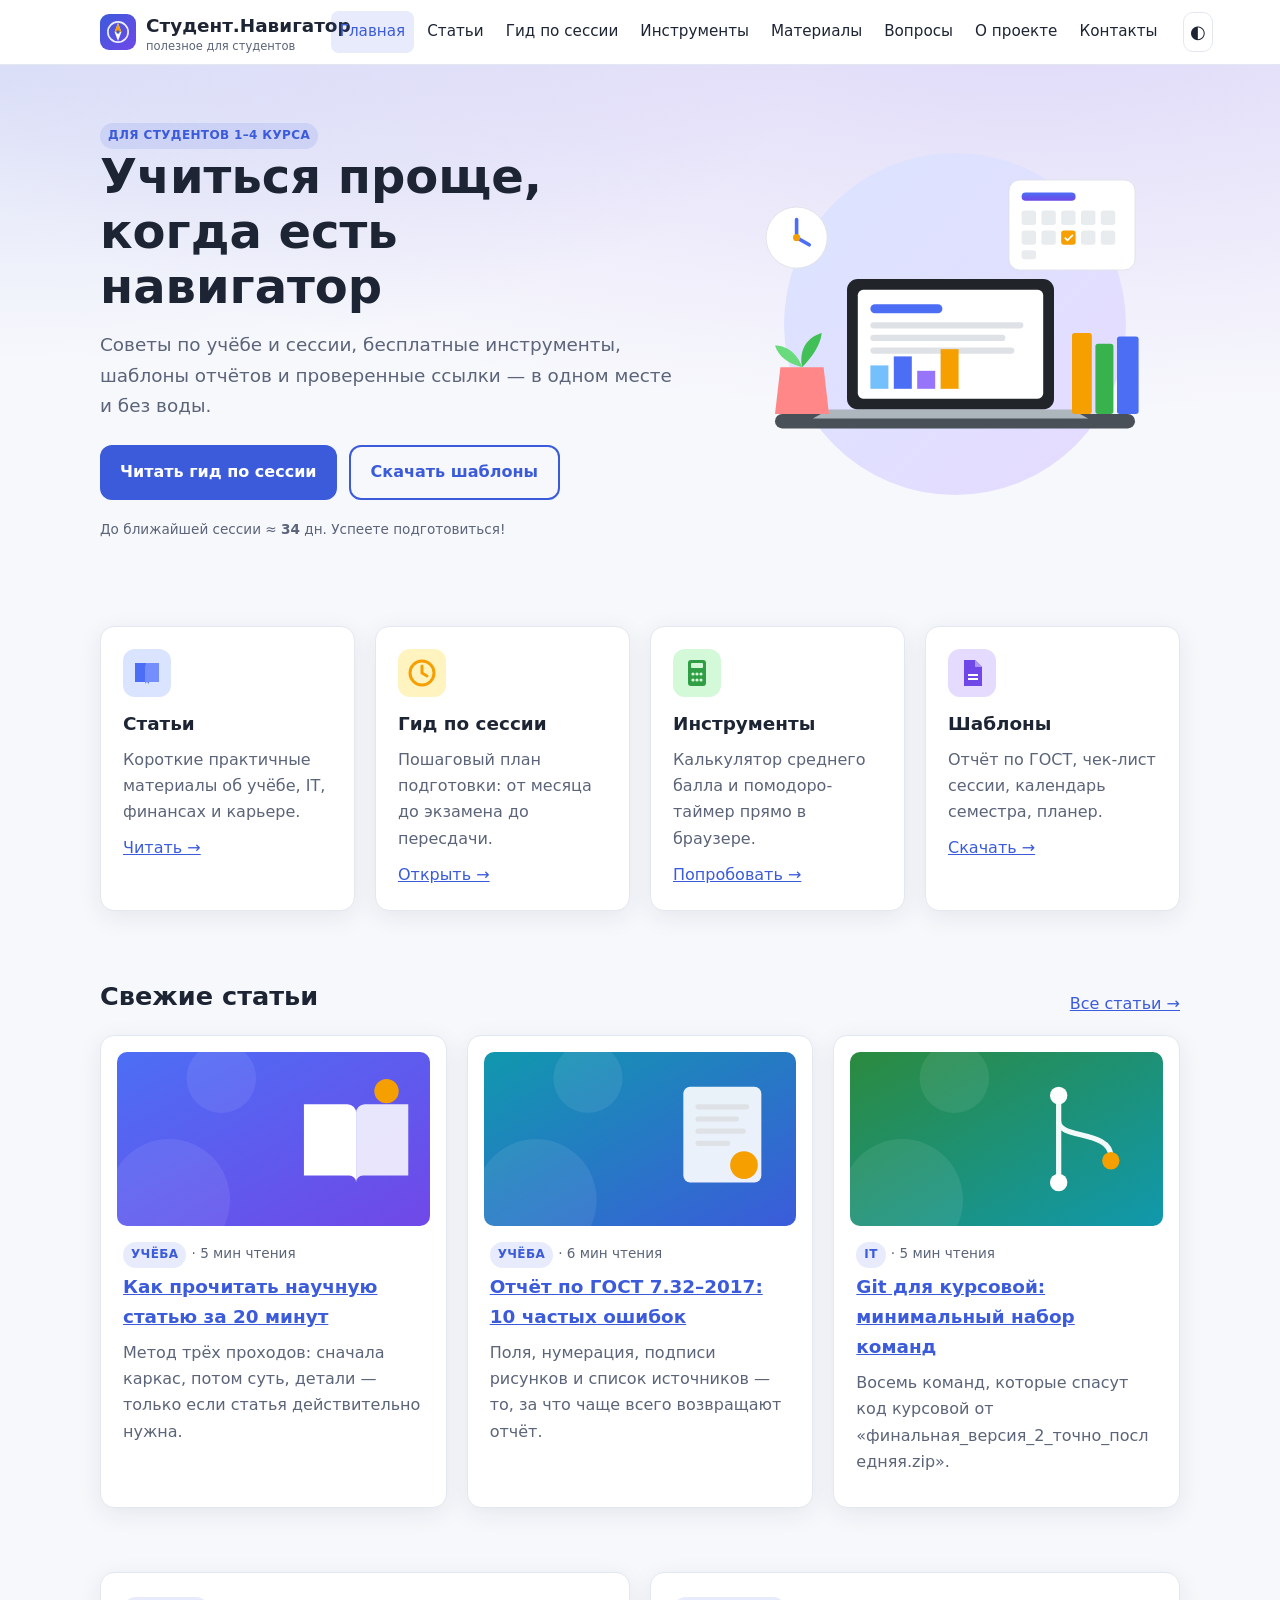
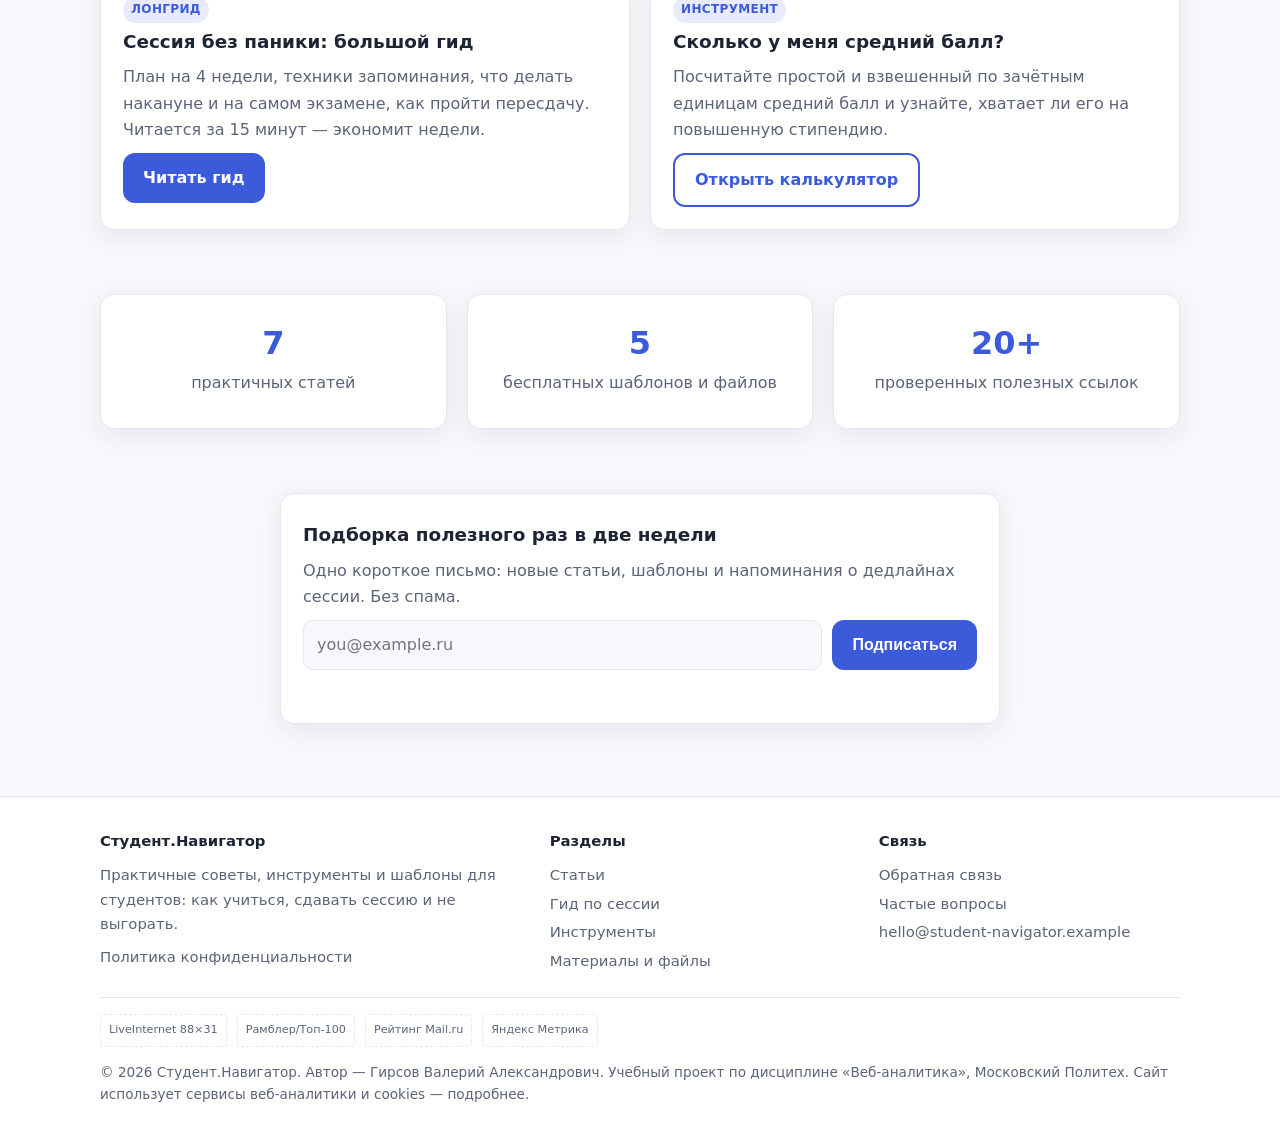
==== index.html @ 19d6feee "Add home and tools pages" ====
<!DOCTYPE html>
<html lang="ru">
<head>
  <meta charset="utf-8">
  <meta name="viewport" content="width=device-width, initial-scale=1">
  <title>Студент.Навигатор — полезное для студентов</title>
  <meta name="description" content="Советы по учёбе и сессии, калькулятор среднего балла, помодоро-таймер, шаблоны отчётов по ГОСТ и полезные ссылки для студентов.">
  <meta name="author" content="Гирсов Валерий Александрович">
  <link rel="canonical" href="https://xomyaxx.github.io/student-navigator/">
  <meta property="og:type" content="website">
  <meta property="og:site_name" content="Студент.Навигатор">
  <meta property="og:title" content="Студент.Навигатор — полезное для студентов">
  <meta property="og:description" content="Советы по учёбе и сессии, калькулятор среднего балла, помодоро-таймер, шаблоны отчётов по ГОСТ и полезные ссылки для студентов.">
  <meta property="og:url" content="https://xomyaxx.github.io/student-navigator/">
  <meta property="og:image" content="https://xomyaxx.github.io/student-navigator/assets/img/og-image.png">
  <meta name="theme-color" content="#3b5bdb">
  <link rel="icon" href="favicon.svg" type="image/svg+xml">
  <link rel="stylesheet" href="assets/css/style.css">
  <script>try{var t=localStorage.getItem('theme');if(t)document.documentElement.setAttribute('data-theme',t)}catch(e){}</script>
  <script src="assets/js/counters-config.js"></script>
  <script src="assets/js/analytics.js"></script>

  <!-- ===================== МЕСТА ДЛЯ СЧЁТЧИКОВ (в <head>) ===================== -->
  <!-- COUNTER: yandex -->
  <!-- Сюда: код Яндекс Метрики (tag.js). В настройках счётчика включить: Вебвизор, карта скроллинга,
       аналитика форм; в коде должны быть clickmap:true, trackLinks:true, accurateTrackBounce:true, webvisor:true.
       Номер счётчика также впишите в assets/js/counters-config.js (yandexId). -->
  <!-- /COUNTER: yandex -->

  <!-- COUNTER: top100 -->
  <!-- Сюда: код Рамблер/Топ-100 («Статистика от SberAds»). В «Расширенных возможностях» включить
       учёт хэшей (trackHashes:true) и аналитику блоков (attributes_dataset:['blockname'] —
       элементы сайта уже размечены атрибутом data-blockname). Виджет рисуется в #top100_widget (подвал). -->
  <!-- /COUNTER: top100 -->

  <!-- COUNTER: mailru -->
  <!-- Сюда: код Top.Mail.ru (Рейтинг Mail.ru) или веб-счётчик MyTracker/пиксель VK Рекламы (тот же _tmr).
       ID впишите в assets/js/counters-config.js (mailruId). -->
  <!-- /COUNTER: mailru -->
  <!-- ========================================================================== -->
</head>
<body class="">

<!-- COUNTER: yandex-noscript -->
<!-- Сюда: <noscript>-часть Яндекс Метрики (пиксель mc.yandex.ru/watch/ID) -->
<!-- /COUNTER: yandex-noscript -->
<!-- COUNTER: mailru-noscript -->
<!-- Сюда: <noscript>-часть Top.Mail.ru (пиксель top-fwz1.mail.ru/counter?id=ID) -->
<!-- /COUNTER: mailru-noscript -->
<a class="skip" href="#main">Перейти к содержимому</a>

<header class="site-header" data-blockname="header">
  <div class="container header-row">
    <a class="logo" href="index.html" data-blockname="header::логотип">
      <img src="assets/img/logo.svg" width="36" height="36" alt="">
      <span>Студент.Навигатор<small>полезное для студентов</small></span>
    </a>
    <button class="icon-btn burger" aria-label="Меню" aria-expanded="false" aria-controls="site-nav">☰</button>
    <nav class="nav" id="site-nav" aria-label="Основное меню">
      <ul>
        <li><a href="index.html" data-blockname="header::меню::Главная" aria-current="page">Главная</a></li>
        <li><a href="articles.html" data-blockname="header::меню::Статьи">Статьи</a></li>
        <li><a href="guide.html" data-blockname="header::меню::Гид по сессии">Гид по сессии</a></li>
        <li><a href="tools.html" data-blockname="header::меню::Инструменты">Инструменты</a></li>
        <li><a href="resources.html" data-blockname="header::меню::Материалы">Материалы</a></li>
        <li><a href="faq.html" data-blockname="header::меню::Вопросы">Вопросы</a></li>
        <li><a href="about.html" data-blockname="header::меню::О проекте">О проекте</a></li>
        <li><a href="contacts.html" data-blockname="header::меню::Контакты">Контакты</a></li>
      </ul>
    </nav>
    <button class="icon-btn" id="theme-toggle" aria-label="Переключить тёмную тему" title="Тёмная/светлая тема">◐</button>
  </div>
</header>
<section class="hero" data-blockname="главная::первый экран"><div class="container hero-grid">
  <div>
    <span class="tag">Для студентов 1–4 курса</span>
    <h1>Учиться проще, когда есть навигатор</h1>
    <p class="lead">Советы по учёбе и сессии, бесплатные инструменты, шаблоны отчётов и проверенные ссылки — в одном месте и без воды.</p>
    <div class="actions">
      <a class="btn" href="guide.html" data-goal="cta_guide_click" data-goal-params='{"place":"hero"}' data-blockname="главная::первый экран::Читать гид">Читать гид по сессии</a>
      <a class="btn secondary" href="resources.html" data-goal="cta_resources_click" data-goal-params='{"place":"hero"}' data-blockname="главная::первый экран::Шаблоны">Скачать шаблоны</a>
    </div>
    <p class="meta" style="margin-top:18px">До ближайшей сессии ≈ <b id="session-countdown">—</b> дн. Успеете подготовиться!</p>
  </div>
  <div><img src="assets/img/hero.svg" width="520" height="420" alt="Стол студента с ноутбуком, книгами и календарём"></div>
</div></section>
<main id="main">
<section><div class="container">
  <div class="grid c4">
    <div class="card" data-blockname="главная::преимущества::статьи"><svg class="feature-icon" viewBox="0 0 48 48" aria-hidden="true"><rect width="48" height="48" rx="12" fill="#dbe4ff"/><path d="M12 14h10a4 4 0 0 1 4 4v18a3 3 0 0 0-3-3H12Z" fill="#4c6ef5"/><path d="M36 14H26a4 4 0 0 0-4 4v18a3 3 0 0 1 3-3h11Z" fill="#748ffc"/></svg><h3>Статьи</h3><p>Короткие практичные материалы об учёбе, IT, финансах и карьере.</p><a href="articles.html">Читать →</a></div>
    <div class="card" data-blockname="главная::преимущества::гид"><svg class="feature-icon" viewBox="0 0 48 48" aria-hidden="true"><rect width="48" height="48" rx="12" fill="#fff3bf"/><circle cx="24" cy="24" r="12" fill="none" stroke="#f59f00" stroke-width="3"/><path d="M24 17v7l5 3" stroke="#f59f00" stroke-width="3" stroke-linecap="round" fill="none"/></svg><h3>Гид по сессии</h3><p>Пошаговый план подготовки: от месяца до экзамена до пересдачи.</p><a href="guide.html">Открыть →</a></div>
    <div class="card" data-blockname="главная::преимущества::инструменты"><svg class="feature-icon" viewBox="0 0 48 48" aria-hidden="true"><rect width="48" height="48" rx="12" fill="#d3f9d8"/><rect x="15" y="11" width="18" height="26" rx="3" fill="#2f9e44"/><rect x="18" y="14" width="12" height="5" rx="1" fill="#d3f9d8"/><g fill="#d3f9d8"><circle cx="20" cy="25" r="1.6"/><circle cx="24" cy="25" r="1.6"/><circle cx="28" cy="25" r="1.6"/><circle cx="20" cy="31" r="1.6"/><circle cx="24" cy="31" r="1.6"/><circle cx="28" cy="31" r="1.6"/></g></svg><h3>Инструменты</h3><p>Калькулятор среднего балла и помодоро-таймер прямо в браузере.</p><a href="tools.html">Попробовать →</a></div>
    <div class="card" data-blockname="главная::преимущества::файлы"><svg class="feature-icon" viewBox="0 0 48 48" aria-hidden="true"><rect width="48" height="48" rx="12" fill="#e5dbff"/><path d="M16 11h11l7 7v19H16Z" fill="#7048e8"/><path d="M27 11v7h7" fill="#b197fc"/><path d="M20 26h10M20 30h10" stroke="#fff" stroke-width="2"/></svg><h3>Шаблоны</h3><p>Отчёт по ГОСТ, чек-лист сессии, календарь семестра, планер.</p><a href="resources.html#downloads">Скачать →</a></div>
  </div>
</div></section>
<section><div class="container">
  <div class="section-title"><h2>Свежие статьи</h2><a href="articles.html">Все статьи →</a></div>
  <div class="grid c3">
  <article class="card" data-blockname="главная::статьи::Как прочитать научную статью за 20 минут">
    <a class="cover" href="articles.html#read-paper" tabindex="-1"><img src="assets/img/cover-read-paper.svg" width="360" height="200" alt="" loading="lazy"></a>
    <span class="tag">Учёба</span> <span class="meta">· 5 мин чтения</span>
    <h3><a href="articles.html#read-paper">Как прочитать научную статью за 20 минут</a></h3>
    <p>Метод трёх проходов: сначала каркас, потом суть, детали — только если статья действительно нужна.</p>
  </article>
  <article class="card" data-blockname="главная::статьи::Отчёт по ГОСТ 7.32–2017: 10 частых ошибок">
    <a class="cover" href="articles.html#gost-report" tabindex="-1"><img src="assets/img/cover-gost-report.svg" width="360" height="200" alt="" loading="lazy"></a>
    <span class="tag">Учёба</span> <span class="meta">· 6 мин чтения</span>
    <h3><a href="articles.html#gost-report">Отчёт по ГОСТ 7.32–2017: 10 частых ошибок</a></h3>
    <p>Поля, нумерация, подписи рисунков и список источников — то, за что чаще всего возвращают отчёт.</p>
  </article>
  <article class="card" data-blockname="главная::статьи::Git для курсовой: минимальный набор команд">
    <a class="cover" href="articles.html#git-coursework" tabindex="-1"><img src="assets/img/cover-git-coursework.svg" width="360" height="200" alt="" loading="lazy"></a>
    <span class="tag">IT</span> <span class="meta">· 5 мин чтения</span>
    <h3><a href="articles.html#git-coursework">Git для курсовой: минимальный набор команд</a></h3>
    <p>Восемь команд, которые спасут код курсовой от «финальная_версия_2_точно_последняя.zip».</p>
  </article>
  </div>
</div></section>
<section><div class="container">
  <div class="grid c2">
    <div class="card" data-blockname="главная::промо::гид">
      <span class="tag">Лонгрид</span>
      <h3>Сессия без паники: большой гид</h3>
      <p>План на 4 недели, техники запоминания, что делать накануне и на самом экзамене, как пройти пересдачу. Читается за 15 минут — экономит недели.</p>
      <a class="btn" href="guide.html" data-goal="cta_guide_click" data-goal-params='{"place":"promo"}'>Читать гид</a>
    </div>
    <div class="card" data-blockname="главная::промо::калькулятор">
      <span class="tag">Инструмент</span>
      <h3>Сколько у меня средний балл?</h3>
      <p>Посчитайте простой и взвешенный по зачётным единицам средний балл и узнайте, хватает ли его на повышенную стипендию.</p>
      <a class="btn secondary" href="tools.html#gpa" data-goal="cta_tools_click">Открыть калькулятор</a>
    </div>
  </div>
</div></section>
<section><div class="container">
  <div class="grid c3" style="text-align:center">
    <div class="card"><div class="stat">7</div><p>практичных статей</p></div>
    <div class="card"><div class="stat">5</div><p>бесплатных шаблонов и файлов</p></div>
    <div class="card"><div class="stat">20+</div><p>проверенных полезных ссылок</p></div>
  </div>
</div></section>
<section><div class="container" style="max-width:760px">
<div class="card form-wrap" data-blockname="главная::подписка">
  <h3>Подборка полезного раз в две недели</h3>
  <p>Одно короткое письмо: новые статьи, шаблоны и напоминания о дедлайнах сессии. Без спама.</p>
  <form class="inline-form" data-form="subscribe" novalidate autocomplete="on" action="#" aria-label="Подписка на рассылку">
    <input type="email" name="email" placeholder="you@example.ru" aria-label="E-mail" data-required="Укажите e-mail" class="ym-disable-keys">
    <button class="btn" type="submit">Подписаться</button>
    <div class="error-msg" data-error-for="email" style="flex-basis:100%"></div>
  </form>
  <div class="form-success callout ok" tabindex="-1"><b>Готово!</b> Спасибо за подписку. (Демо: адрес нигде не сохраняется.) <button type="button" class="btn small secondary" data-form-again>Ещё адрес</button></div>
</div>
</div></section>
</main>
<footer class="site-footer" data-blockname="footer">
  <div class="container">
    <div class="footer-grid">
      <div>
        <h4>Студент.Навигатор</h4>
        <p style="color:var(--muted);margin:0 0 8px">Практичные советы, инструменты и шаблоны для студентов: как учиться, сдавать сессию и не выгорать.</p>
        <p style="margin:0"><a href="about.html#privacy">Политика конфиденциальности</a></p>
      </div>
      <div>
        <h4>Разделы</h4>
        <ul>
          <li><a href="articles.html" data-blockname="footer::меню::Статьи">Статьи</a></li>
          <li><a href="guide.html" data-blockname="footer::меню::Гид">Гид по сессии</a></li>
          <li><a href="tools.html" data-blockname="footer::меню::Инструменты">Инструменты</a></li>
          <li><a href="resources.html" data-blockname="footer::меню::Материалы">Материалы и файлы</a></li>
        </ul>
      </div>
      <div>
        <h4>Связь</h4>
        <ul>
          <li><a href="contacts.html" data-blockname="footer::меню::Контакты">Обратная связь</a></li>
          <li><a href="faq.html" data-blockname="footer::меню::FAQ">Частые вопросы</a></li>
          <li><a href="mailto:hello@student-navigator.example">hello@student-navigator.example</a></li>
        </ul>
      </div>
    </div>

      <!-- ===================== ИНФОРМЕРЫ СЧЁТЧИКОВ (подвал) ===================== -->
      <div class="counters" aria-label="Счётчики посещаемости" data-blockname="footer::счётчики">
        <span class="counter-slot" id="liveinternet_counter" data-label="LiveInternet 88×31"><!-- COUNTER: liveinternet --><!-- Сюда: код счётчика LiveInternet (картинка 88×31, ссылка на liveinternet.ru/click) --><!-- /COUNTER: liveinternet --></span>
        <span class="counter-slot" id="top100_widget" data-label="Рамблер/Топ-100"><!-- COUNTER: top100-widget --><!-- Виджет Топ-100 отрисуется сюда (top100Counter.drawLogoTo('top100_widget') или параметр widget в коде) --><!-- /COUNTER: top100-widget --></span>
        <span class="counter-slot" id="mailru_logo" data-label="Рейтинг Mail.ru"><!-- COUNTER: mailru-logo --><!-- Сюда: логотип/информер Top.Mail.ru (если доступен) --><!-- /COUNTER: mailru-logo --></span>
        <span class="counter-slot" id="yandex_informer" data-label="Яндекс Метрика"><!-- COUNTER: yandex-informer --><!-- Сюда: информер Яндекс Метрики 88×31 (Настройка → Информер) --><!-- /COUNTER: yandex-informer --></span>
      </div>
      <!-- ========================================================================= -->
    <div class="copyright">© 2026 Студент.Навигатор. Автор — Гирсов Валерий Александрович. Учебный проект по дисциплине «Веб-аналитика», Московский Политех. Сайт использует сервисы веб-аналитики и cookies — <a href="about.html#privacy">подробнее</a>.</div>
  </div>
</footer>
<button class="btn small to-top" aria-label="Наверх">↑ Наверх</button>
<div class="toast" id="toast" role="status" aria-live="polite"></div>
<script src="assets/js/main.js"></script>
</body>
</html>
---- assets/css/style.css ----
/* Студент.Навигатор — основной стиль. Без внешних шрифтов и библиотек. */
:root{
  --bg:#f7f8fc; --surface:#ffffff; --text:#1d2433; --muted:#5b6478; --line:#e3e7f0;
  --brand:#3b5bdb; --brand-2:#7048e8; --accent:#f59f00; --ok:#2f9e44; --err:#e03131;
  --radius:14px; --shadow:0 6px 24px rgba(29,36,51,.08);
  --maxw:1120px;
}
[data-theme="dark"]{
  --bg:#11151f; --surface:#1a2030; --text:#e8ecf5; --muted:#a3acc2; --line:#2a3246;
  --brand:#748ffc; --brand-2:#9775fa; --shadow:0 6px 24px rgba(0,0,0,.35);
}
*{box-sizing:border-box}
html{scroll-behavior:smooth}
body{margin:0;font:16px/1.65 system-ui,-apple-system,"Segoe UI",Roboto,"Helvetica Neue",Arial,sans-serif;background:var(--bg);color:var(--text)}
img,svg{max-width:100%;height:auto}
a{color:var(--brand)}
a:hover{color:var(--brand-2)}
.container{max-width:var(--maxw);margin:0 auto;padding:0 20px}
.skip{position:absolute;left:-999px}
.skip:focus{left:10px;top:10px;background:#fff;padding:8px;z-index:100}

/* Header */
.site-header{position:sticky;top:0;z-index:50;background:color-mix(in srgb,var(--surface) 92%,transparent);backdrop-filter:blur(8px);border-bottom:1px solid var(--line)}
.header-row{display:flex;align-items:center;gap:16px;min-height:64px}
.logo{display:flex;align-items:center;gap:10px;font-weight:800;font-size:1.15rem;text-decoration:none;color:var(--text)}
.logo svg{width:36px;height:36px}
.logo small{display:block;font-weight:500;font-size:.72rem;color:var(--muted);line-height:1}
.nav{margin-left:auto}
.nav ul{display:flex;gap:4px;list-style:none;margin:0;padding:0}
.nav a{display:block;white-space:nowrap;padding:8px 9px;border-radius:8px;text-decoration:none;color:var(--text);font-size:.95rem}
.nav a:hover,.nav a[aria-current="page"]{background:color-mix(in srgb,var(--brand) 12%,transparent);color:var(--brand)}
.icon-btn{border:1px solid var(--line);background:var(--surface);color:var(--text);border-radius:10px;width:40px;height:40px;cursor:pointer;font-size:1.1rem}
.burger{display:none}
@media (max-width:1180px){
  .burger{display:inline-block;margin-left:auto}
  .nav{position:absolute;top:64px;left:0;right:0;background:var(--surface);border-bottom:1px solid var(--line);display:none}
  .nav.open{display:block}
  .nav ul{flex-direction:column;padding:10px 20px}
}

/* Buttons */
.btn{display:inline-flex;align-items:center;gap:8px;padding:12px 20px;border-radius:12px;border:0;background:var(--brand);color:#fff;font-weight:600;text-decoration:none;cursor:pointer;font-size:1rem}
.btn:hover{background:var(--brand-2);color:#fff}
.btn.secondary{background:transparent;color:var(--brand);border:2px solid var(--brand)}
.btn.secondary:hover{background:var(--brand);color:#fff}
.btn.small{padding:8px 14px;font-size:.9rem}

/* Hero */
.hero{padding:56px 0 40px;background:radial-gradient(1200px 400px at 80% -10%,color-mix(in srgb,var(--brand-2) 18%,transparent),transparent),radial-gradient(800px 300px at 0% 0%,color-mix(in srgb,var(--brand) 14%,transparent),transparent)}
.hero-grid{display:grid;grid-template-columns:1.1fr .9fr;gap:40px;align-items:center}
.hero h1{font-size:clamp(1.9rem,4vw,3rem);line-height:1.15;margin:0 0 16px}
.hero p.lead{font-size:1.15rem;color:var(--muted);margin:0 0 24px}
.hero .actions{display:flex;flex-wrap:wrap;gap:12px}
.page-hero{padding:40px 0 24px}
.page-hero h1{margin:0 0 8px;font-size:clamp(1.7rem,3.4vw,2.4rem)}
.page-hero p{color:var(--muted);margin:0;max-width:760px}
.breadcrumbs{font-size:.88rem;color:var(--muted);margin-bottom:10px}
.breadcrumbs a{color:var(--muted)}
@media (max-width:820px){.hero-grid{grid-template-columns:1fr}}

/* Sections & cards */
section{padding:32px 0}
.section-title{display:flex;align-items:end;justify-content:space-between;gap:16px;margin-bottom:18px}
.section-title h2{margin:0;font-size:1.6rem}
.grid{display:grid;gap:20px}
.grid.c3{grid-template-columns:repeat(3,1fr)}
.grid.c2{grid-template-columns:repeat(2,1fr)}
.grid.c4{grid-template-columns:repeat(4,1fr)}
@media (max-width:960px){.grid.c3,.grid.c4{grid-template-columns:repeat(2,1fr)}}
@media (max-width:640px){.grid.c3,.grid.c2,.grid.c4{grid-template-columns:1fr}}
.card{background:var(--surface);border:1px solid var(--line);border-radius:var(--radius);padding:22px;box-shadow:var(--shadow)}
.card h3{margin:.2em 0 .4em;font-size:1.15rem}
.card p{margin:0 0 .6em;color:var(--muted)}
.card .cover{display:block;border-radius:10px;overflow:hidden;margin:-6px -6px 14px;background:var(--bg)}
.card .cover svg,.card .cover img{display:block;width:100%;height:auto}
.tag{display:inline-block;font-size:.75rem;font-weight:700;letter-spacing:.03em;text-transform:uppercase;color:var(--brand);background:color-mix(in srgb,var(--brand) 12%,transparent);padding:3px 8px;border-radius:999px}
.meta{font-size:.85rem;color:var(--muted)}
.stat{font-size:2rem;font-weight:800;color:var(--brand)}
.feature-icon{width:48px;height:48px}
.callout{border-left:4px solid var(--accent);background:color-mix(in srgb,var(--accent) 10%,var(--surface));padding:14px 18px;border-radius:10px;margin:18px 0}
.callout.ok{border-color:var(--ok);background:color-mix(in srgb,var(--ok) 10%,var(--surface))}

/* Article layout */
.layout{display:grid;grid-template-columns:260px 1fr;gap:36px;align-items:start}
.toc{position:sticky;top:84px;background:var(--surface);border:1px solid var(--line);border-radius:var(--radius);padding:16px 18px;font-size:.92rem}
.toc ol{padding-left:18px;margin:8px 0 0}
.toc a{text-decoration:none}
.prose{background:var(--surface);border:1px solid var(--line);border-radius:var(--radius);padding:28px 34px;max-width:820px}
.prose h2{margin-top:2em;scroll-margin-top:84px}
.prose h3{margin-top:1.4em}
.prose table{border-collapse:collapse;width:100%;margin:16px 0;font-size:.95rem}
.prose th,.prose td{border:1px solid var(--line);padding:8px 10px;text-align:left;vertical-align:top}
.prose th{background:color-mix(in srgb,var(--brand) 8%,var(--surface))}
.prose figure{margin:20px 0;text-align:center}
.prose figcaption{font-size:.88rem;color:var(--muted)}
.progress{position:fixed;top:0;left:0;height:3px;background:linear-gradient(90deg,var(--brand),var(--brand-2));width:0;z-index:60}
@media (max-width:960px){.layout{grid-template-columns:1fr}.toc{position:static}.prose{padding:20px}}

/* Filters */
.filters{display:flex;flex-wrap:wrap;gap:8px;margin-bottom:18px}
.filters a{padding:6px 14px;border-radius:999px;border:1px solid var(--line);text-decoration:none;color:var(--text);background:var(--surface);font-size:.92rem}
.filters a.active{background:var(--brand);border-color:var(--brand);color:#fff}
.article-full{scroll-margin-top:84px}
.article-full[hidden]{display:none}

/* FAQ */
details.faq{background:var(--surface);border:1px solid var(--line);border-radius:12px;padding:0 18px;margin-bottom:10px;scroll-margin-top:84px}
details.faq summary{cursor:pointer;padding:16px 0;font-weight:600;list-style:none}
details.faq summary::after{content:"+";float:right;font-weight:800;color:var(--brand)}
details.faq[open] summary::after{content:"–"}
details.faq div{padding:0 0 16px;color:var(--muted)}

/* Forms */
form .row{display:grid;grid-template-columns:1fr 1fr;gap:16px}
@media (max-width:640px){form .row{grid-template-columns:1fr}}
.field{margin-bottom:16px}
label{display:block;font-weight:600;margin-bottom:6px;font-size:.95rem}
input[type=text],input[type=email],input[type=tel],input[type=number],select,textarea{width:100%;padding:11px 13px;border:1px solid var(--line);border-radius:10px;font:inherit;background:var(--bg);color:var(--text)}
input:focus,select:focus,textarea:focus{outline:2px solid color-mix(in srgb,var(--brand) 50%,transparent);border-color:var(--brand)}
textarea{min-height:140px;resize:vertical}
.check{display:flex;gap:10px;align-items:flex-start;font-weight:400}
.check input{margin-top:5px}
.error-msg{color:var(--err);font-size:.85rem;min-height:1.2em;margin-top:4px}
.invalid{border-color:var(--err)!important}
.form-success{display:none}
.form-success.show{display:block}
.inline-form{display:flex;gap:10px;flex-wrap:wrap}
.inline-form input{flex:1 1 220px}

/* Tools */
.gpa-table{width:100%;border-collapse:collapse}
.gpa-table td{padding:6px 4px}
.timer{font-size:3.4rem;font-weight:800;font-variant-numeric:tabular-nums;text-align:center;margin:10px 0}
.result-box{font-size:1.2rem;font-weight:700;margin-top:12px}

/* Links / downloads */
.link-list{list-style:none;padding:0;margin:0}
.link-list li{display:flex;gap:14px;align-items:flex-start;padding:14px 0;border-bottom:1px dashed var(--line)}
.link-list li:last-child{border-bottom:0}
.link-list .ico{flex:0 0 40px;height:40px;border-radius:10px;display:grid;place-items:center;font-weight:800;color:#fff;background:var(--brand);font-size:.8rem}
.ext::after{content:" ↗";font-size:.85em}
.file-badge{font-size:.75rem;font-weight:700;padding:2px 6px;border-radius:6px;background:var(--line);color:var(--text);margin-left:6px}

/* Share */
.share{display:flex;gap:8px;flex-wrap:wrap;align-items:center;margin-top:20px}

/* Footer */
.site-footer{margin-top:40px;background:var(--surface);border-top:1px solid var(--line);padding:32px 0 20px;font-size:.93rem}
.footer-grid{display:grid;grid-template-columns:1.4fr 1fr 1fr;gap:28px}
.site-footer h4{margin:0 0 10px}
.site-footer ul{list-style:none;margin:0;padding:0}
.site-footer li{margin:4px 0}
.site-footer a{color:var(--muted);text-decoration:none}
.site-footer a:hover{color:var(--brand)}
.counters{display:flex;flex-wrap:wrap;gap:10px;align-items:center;min-height:31px;margin-top:20px;padding-top:16px;border-top:1px solid var(--line)}
.counter-slot{display:inline-flex;align-items:center;justify-content:center;min-width:88px;min-height:31px}
.counter-slot:empty::before{content:attr(data-label);font-size:.7rem;color:var(--muted);border:1px dashed var(--line);border-radius:4px;padding:6px 8px;white-space:nowrap}
.copyright{margin-top:14px;color:var(--muted);font-size:.85rem}
@media (max-width:820px){.footer-grid{grid-template-columns:1fr}}

/* Toast */
.toast{position:fixed;bottom:20px;left:50%;transform:translateX(-50%) translateY(120px);background:var(--text);color:var(--bg);padding:12px 18px;border-radius:12px;transition:transform .3s,opacity .3s;z-index:100;opacity:0;pointer-events:none}
.toast.show{opacity:1}
.toast.show{transform:translateX(-50%) translateY(0)}
.to-top{position:fixed;right:18px;bottom:18px;display:none}
.to-top.show{display:block}
@media print{.site-header,.site-footer,.toc,.share,.to-top{display:none}}
/* Защита от горизонтального переполнения на узких экранах */
.grid>*,.layout>*{min-width:0}
.card,.prose,.toc{overflow-wrap:break-word}
.grid.c2-wide{grid-template-columns:1.4fr 1fr}
@media (max-width:820px){.grid.c2-wide{grid-template-columns:1fr}.prose table{display:block;overflow-x:auto}}
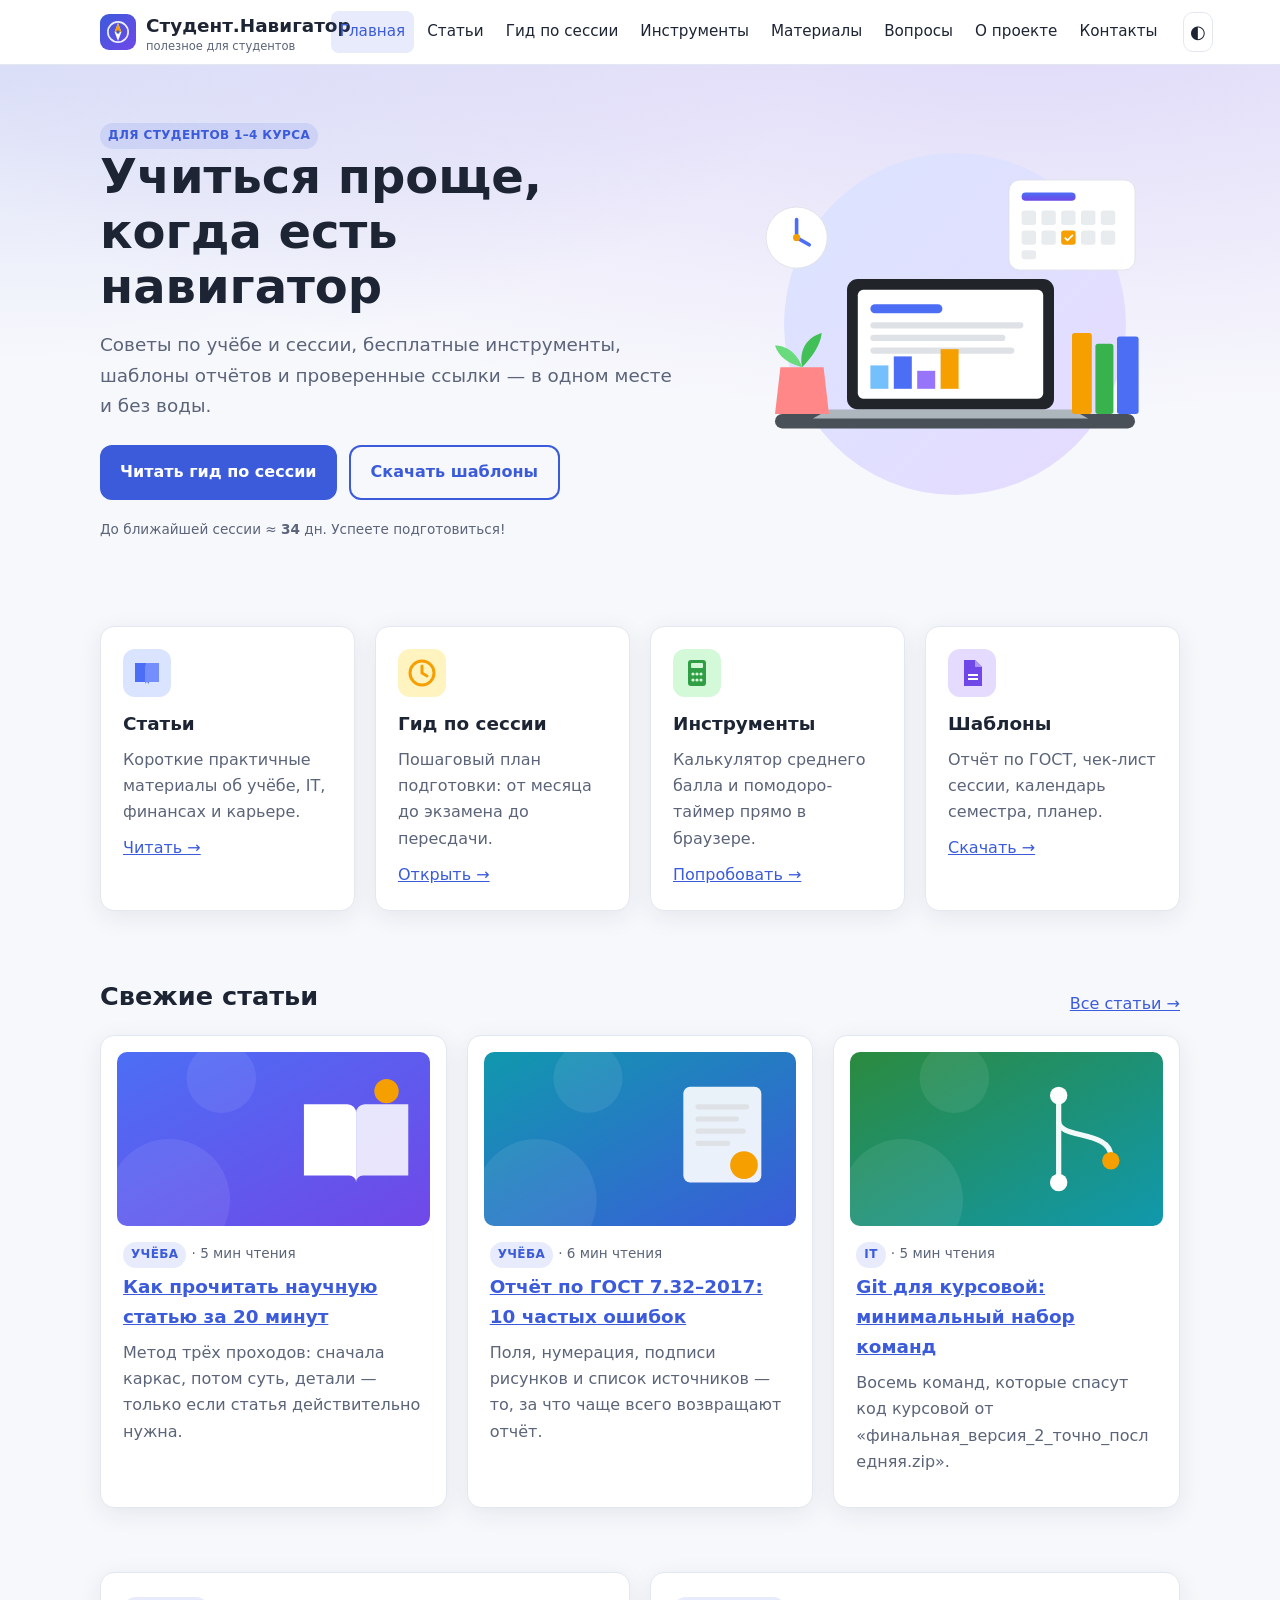
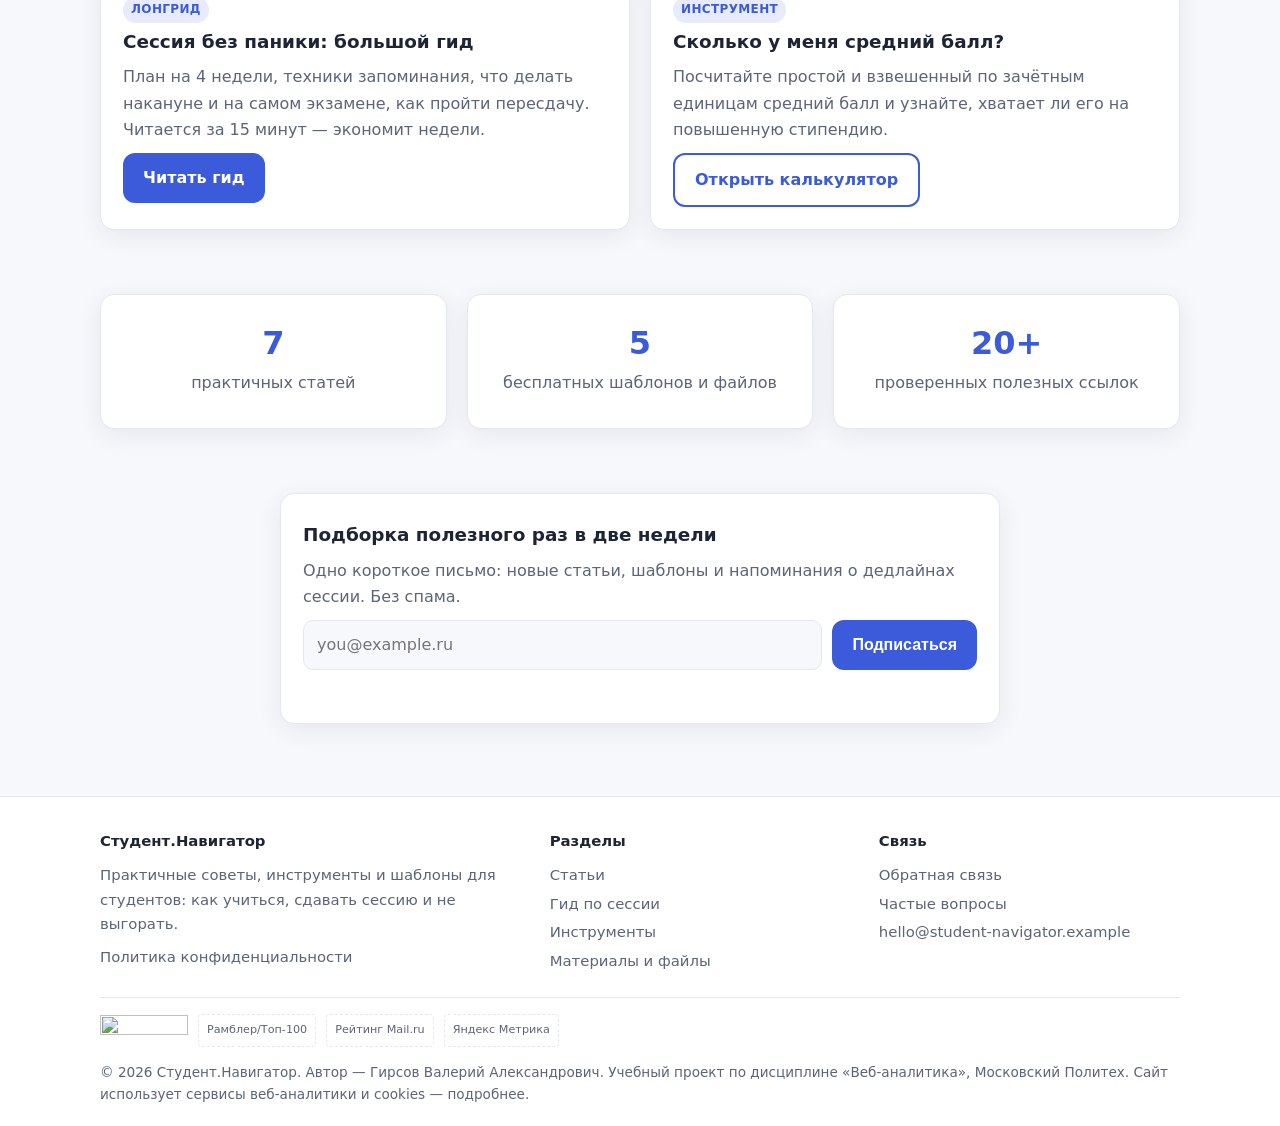
==== commit 65deb23d: "Install Rambler Top-100 7752641 + LiveInternet (E): index" ====
--- a/index.html
+++ b/index.html
@@ -22,15 +22,47 @@
 
   <!-- ===================== МЕСТА ДЛЯ СЧЁТЧИКОВ (в <head>) ===================== -->
   <!-- COUNTER: yandex -->
-  <!-- Сюда: код Яндекс Метрики (tag.js). В настройках счётчика включить: Вебвизор, карта скроллинга,
-       аналитика форм; в коде должны быть clickmap:true, trackLinks:true, accurateTrackBounce:true, webvisor:true.
-       Номер счётчика также впишите в assets/js/counters-config.js (yandexId). -->
+  <!-- Yandex.Metrika counter -->
+  <script type="text/javascript">
+      (function(m,e,t,r,i,k,a){
+          m[i]=m[i]||function(){(m[i].a=m[i].a||[]).push(arguments)};
+          m[i].l=1*new Date();
+          for (var j = 0; j < document.scripts.length; j++) {if (document.scripts[j].src === r) { return; }}
+          k=e.createElement(t),a=e.getElementsByTagName(t)[0],k.async=1,k.src=r,a.parentNode.insertBefore(k,a)
+      })(window, document,'script','https://mc.yandex.ru/metrika/tag.js?id=113247787', 'ym');
+
+      ym(113247787, 'init', {ssr:true, webvisor:true, clickmap:true, ecommerce:"dataLayer", referrer: document.referrer, url: location.href, accurateTrackBounce:true, trackLinks:true});
+  </script>
+  <!-- /Yandex.Metrika counter -->
   <!-- /COUNTER: yandex -->
 
   <!-- COUNTER: top100 -->
-  <!-- Сюда: код Рамблер/Топ-100 («Статистика от SberAds»). В «Расширенных возможностях» включить
-       учёт хэшей (trackHashes:true) и аналитику блоков (attributes_dataset:['blockname'] —
-       элементы сайта уже размечены атрибутом data-blockname). Виджет рисуется в #top100_widget (подвал). -->
+<!-- Top100 (Kraken) Counter -->
+<script>
+    (function (w, d, c) {
+    (w[c] = w[c] || []).push(function() {
+        var options = {
+            project: 7752641,
+        };
+        try {
+            w.top100Counter = new top100(options);
+        } catch(e) { }
+    });
+    var n = d.getElementsByTagName("script")[0],
+    s = d.createElement("script"),
+    f = function () { n.parentNode.insertBefore(s, n); };
+    s.type = "text/javascript";
+    s.async = true;
+    s.src =
+    (d.location.protocol == "https:" ? "https:" : "http:") +
+    "//st.top100.ru/top100/top100.js";
+
+    if (w.opera == "[object Opera]") {
+    d.addEventListener("DOMContentLoaded", f, false);
+} else { f(); }
+})(window, document, "_top100q");
+</script>
+<!-- END Top100 (Kraken) Counter -->
   <!-- /COUNTER: top100 -->
 
   <!-- COUNTER: mailru -->
@@ -42,8 +74,17 @@
 <body class="">
 
 <!-- COUNTER: yandex-noscript -->
-<!-- Сюда: <noscript>-часть Яндекс Метрики (пиксель mc.yandex.ru/watch/ID) -->
+<!-- Yandex.Metrika counter (noscript) -->
+<noscript><div><img src="https://mc.yandex.ru/watch/113247787" style="position:absolute; left:-9999px;" alt="" /></div></noscript>
+<!-- /Yandex.Metrika counter (noscript) -->
 <!-- /COUNTER: yandex-noscript -->
+<!-- COUNTER: top100-noscript -->
+<!-- Top100 (Kraken) Counter (noscript) -->
+<noscript>
+  <img src="//counter.rambler.ru/top100.cnt?pid=7752641" alt="Топ-100" />
+</noscript>
+<!-- END Top100 (Kraken) Counter (noscript) -->
+<!-- /COUNTER: top100-noscript -->
 <!-- COUNTER: mailru-noscript -->
 <!-- Сюда: <noscript>-часть Top.Mail.ru (пиксель top-fwz1.mail.ru/counter?id=ID) -->
 <!-- /COUNTER: mailru-noscript -->
@@ -181,7 +222,16 @@
 
       <!-- ===================== ИНФОРМЕРЫ СЧЁТЧИКОВ (подвал) ===================== -->
       <div class="counters" aria-label="Счётчики посещаемости" data-blockname="footer::счётчики">
-        <span class="counter-slot" id="liveinternet_counter" data-label="LiveInternet 88×31"><!-- COUNTER: liveinternet --><!-- Сюда: код счётчика LiveInternet (картинка 88×31, ссылка на liveinternet.ru/click) --><!-- /COUNTER: liveinternet --></span>
+        <span class="counter-slot" id="liveinternet_counter" data-label="LiveInternet 88×31"><!-- COUNTER: liveinternet --><!--LiveInternet counter--><a href="https://www.liveinternet.ru/click"
+target="_blank"><img id="licnt08D5" width="88" height="31" style="border:0" 
+title="LiveInternet: number of pageviews and visitors for 24 hours is shown"
+src="[data-uri]"
+alt=""/></a><script>(function(d,s){d.getElementById("licnt08D5").src=
+"https://counter.yadro.ru/hit?t52.6;r"+escape(d.referrer)+
+((typeof(s)=="undefined")?"":";s"+s.width+"*"+s.height+"*"+
+(s.colorDepth?s.colorDepth:s.pixelDepth))+ ";u"+escape(d.URL)+
+";h"+escape(d.title.substring(0,150))+";"+Math.random()})
+(document,screen)</script><!--/LiveInternet--><!-- /COUNTER: liveinternet --></span>
         <span class="counter-slot" id="top100_widget" data-label="Рамблер/Топ-100"><!-- COUNTER: top100-widget --><!-- Виджет Топ-100 отрисуется сюда (top100Counter.drawLogoTo('top100_widget') или параметр widget в коде) --><!-- /COUNTER: top100-widget --></span>
         <span class="counter-slot" id="mailru_logo" data-label="Рейтинг Mail.ru"><!-- COUNTER: mailru-logo --><!-- Сюда: логотип/информер Top.Mail.ru (если доступен) --><!-- /COUNTER: mailru-logo --></span>
         <span class="counter-slot" id="yandex_informer" data-label="Яндекс Метрика"><!-- COUNTER: yandex-informer --><!-- Сюда: информер Яндекс Метрики 88×31 (Настройка → Информер) --><!-- /COUNTER: yandex-informer --></span>
